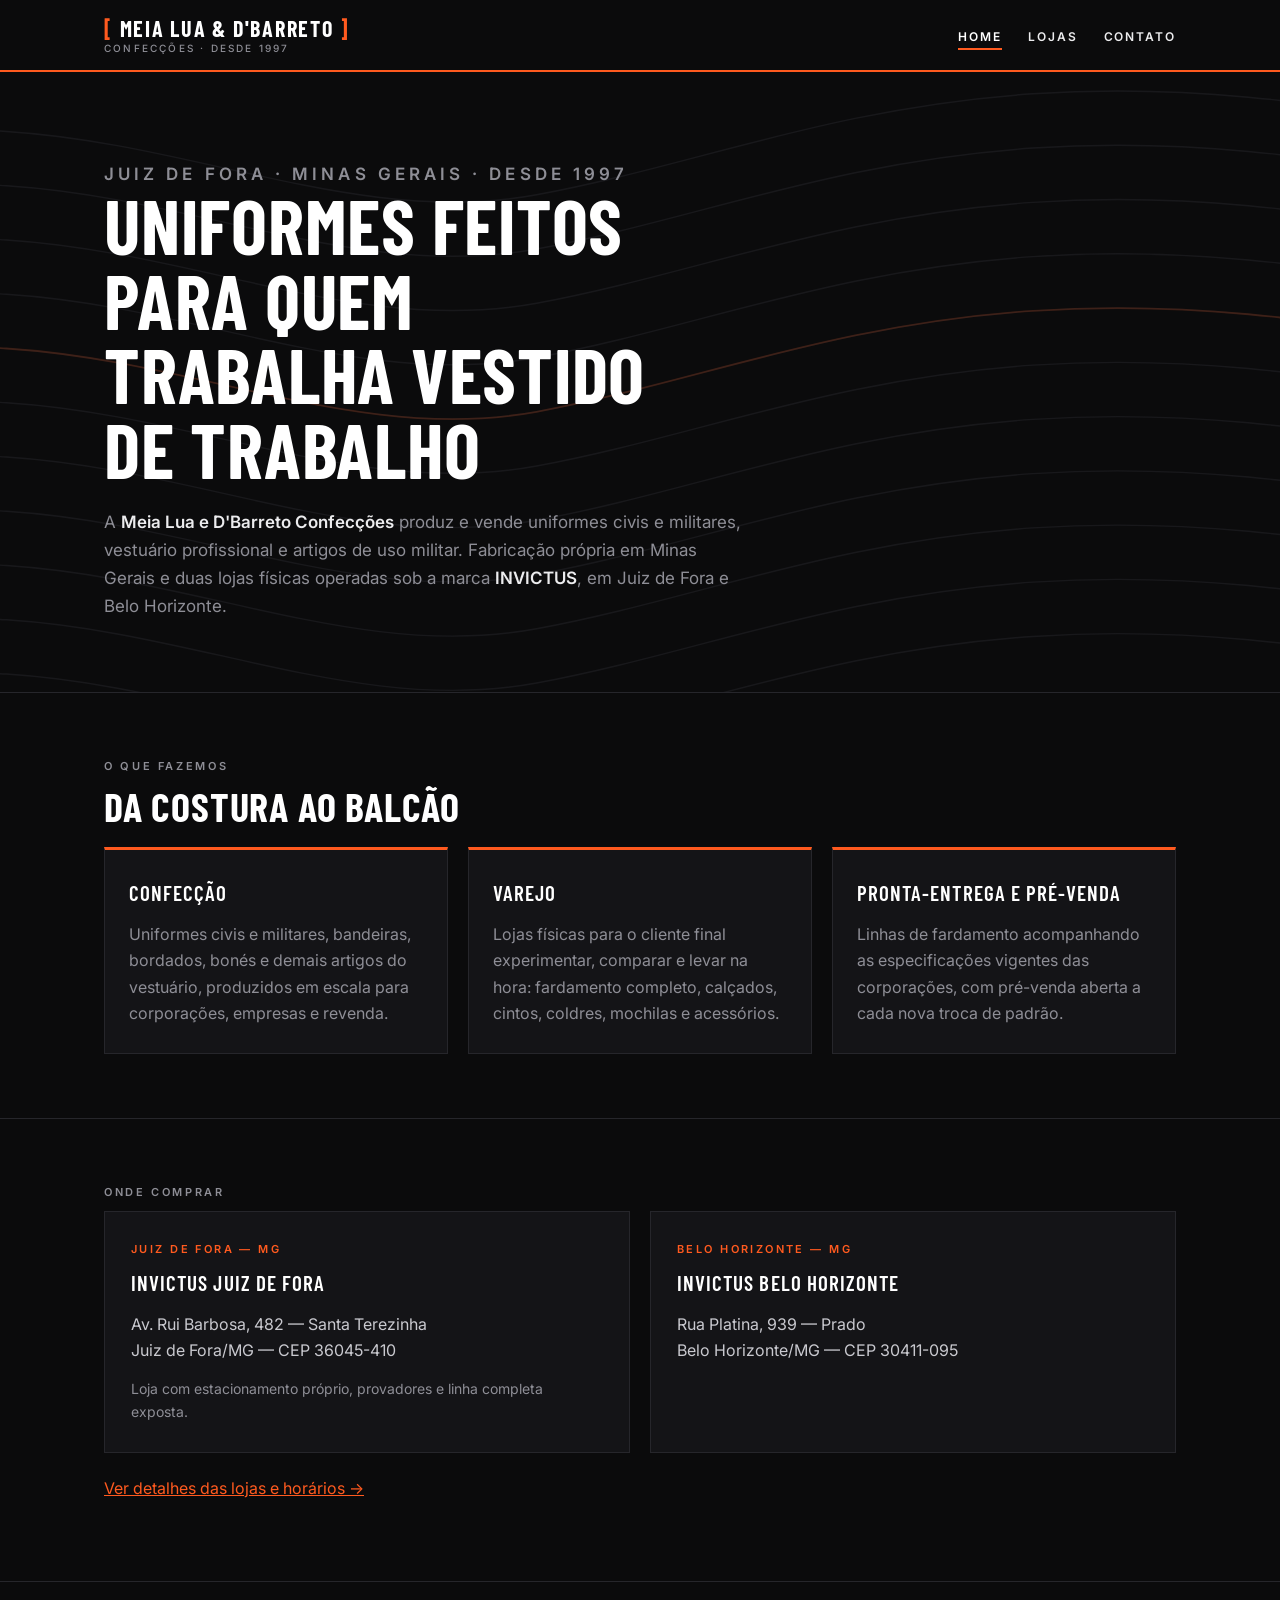
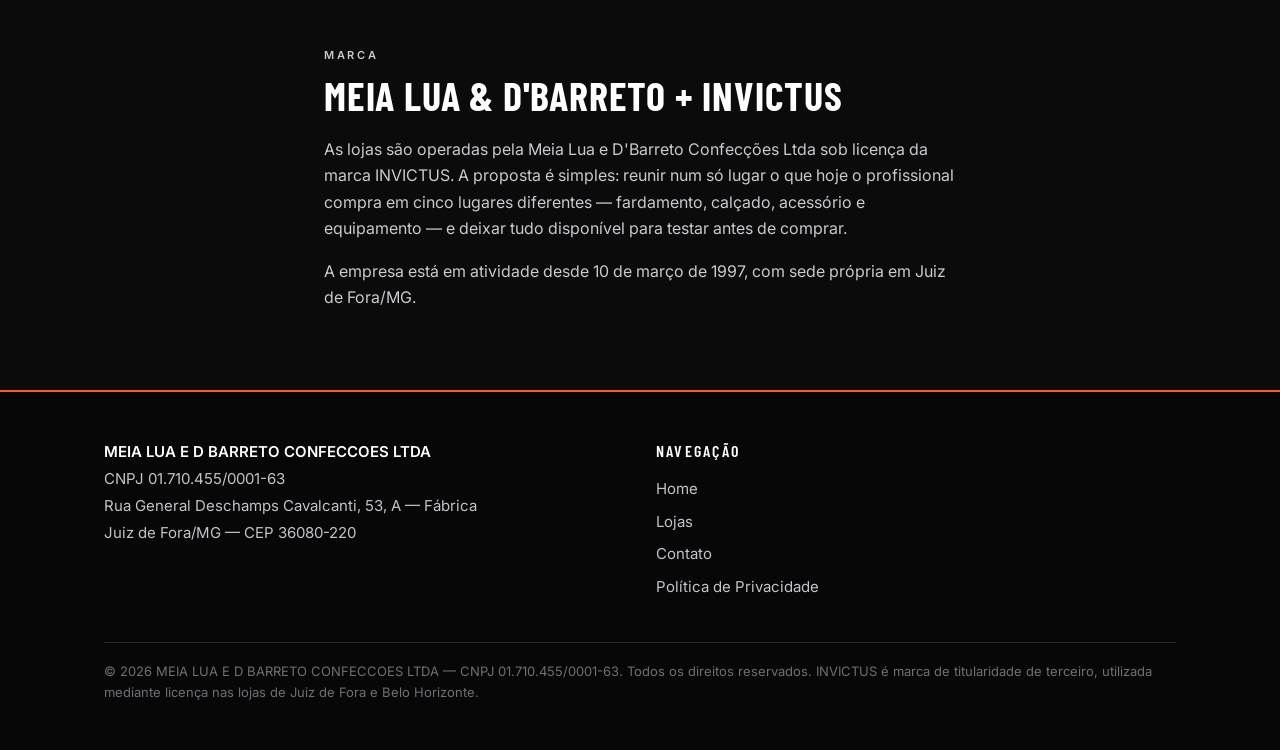
==== index.html @ 5c90e652 "Subindo projeto" ====
<!DOCTYPE html>
<html lang="pt-BR">
<head>
<meta charset="UTF-8">
<meta name="viewport" content="width=device-width, initial-scale=1">
<title>Meia Lua e D'Barreto Confecções — Uniformes civis e militares | Juiz de Fora/MG</title>
<meta name="description" content="Meia Lua e D'Barreto Confecções Ltda, CNPJ 01.710.455/0001-63. Confecção e comércio varejista de uniformes civis e militares desde 1997, em Juiz de Fora/MG e Belo Horizonte/MG.">

<!-- ======================================================================
     VERIFICAÇÃO DE DOMÍNIO DA META
     Quando gerar a meta tag no Gerenciador de Negócios, cole-a aqui dentro
     do <head> desta página inicial e publique. Exemplo:
     <meta name="facebook-domain-verification" content="SEU_CODIGO_AQUI">
     ====================================================================== -->

<link rel="preconnect" href="https://fonts.googleapis.com">
<link rel="preconnect" href="https://fonts.gstatic.com" crossorigin>
<link href="https://fonts.googleapis.com/css2?family=Barlow+Condensed:wght@600;700&family=Inter:wght@400;500;600&display=swap" rel="stylesheet">
<link rel="stylesheet" href="assets/style.css">
</head>
<body>

<header class="topo">
  <div class="container">
    <a class="marca" href="index.html">
      <span class="chave">[</span> Meia Lua &amp; D'Barreto <span class="chave">]</span>
      <small>Confecções · desde 1997</small>
    </a>
    <nav aria-label="Menu principal">
      <ul class="menu">
        <li><a class="ativo" href="index.html">Home</a></li>
        <!-- <li><a href="sobre.html">Sobre</a></li> -->
        <li><a href="lojas.html">Lojas</a></li>
        <li><a href="contato.html">Contato</a></li>
      </ul>
    </nav>
  </div>
</header>

<main>

  <section class="capa">
    <svg class="relevo" viewBox="0 0 1200 480" preserveAspectRatio="xMidYMid slice" aria-hidden="true" focusable="false">
      <defs>
        <path id="curva" d="M-80,70 C160,-10 330,130 520,95 C720,58 880,-40 1280,55" />
      </defs>
      <g fill="none" stroke="#26262b" stroke-width="1.1">
        <use href="#curva" y="0"></use>
        <use href="#curva" y="42"></use>
        <use href="#curva" y="84"></use>
        <use href="#curva" y="126"></use>
        <use href="#curva" y="168"></use>
        <use href="#curva" y="210"></use>
        <use href="#curva" y="252"></use>
        <use href="#curva" y="294"></use>
        <use href="#curva" y="336"></use>
        <use href="#curva" y="378"></use>
        <use href="#curva" y="420"></use>
      </g>
      <g fill="none" stroke="#ff5a1f" stroke-width="1.4" opacity="0.35">
        <use href="#curva" y="168"></use>
      </g>
    </svg>

    <div class="container">
      <p class="etiqueta">Juiz de Fora · Minas Gerais · desde 1997</p>
      <h1>Uniformes feitos para quem trabalha vestido de trabalho</h1>
      <p>A <strong>Meia Lua e D'Barreto Confecções</strong> produz e vende uniformes civis e militares, vestuário profissional e artigos de uso militar. Fabricação própria em Minas Gerais e duas lojas físicas operadas sob a marca <strong>INVICTUS</strong>, em Juiz de Fora e Belo Horizonte.</p>
    </div>
  </section>

  <section>
    <div class="container">
      <p class="rotulo">O que fazemos</p>
      <h2>Da costura ao balcão</h2>
      <div class="grade">
        <div class="bloco">
          <h3>Confecção</h3>
          <p>Uniformes civis e militares, bandeiras, bordados, bonés e demais artigos do vestuário, produzidos em escala para corporações, empresas e revenda.</p>
        </div>
        <div class="bloco">
          <h3>Varejo</h3>
          <p>Lojas físicas para o cliente final experimentar, comparar e levar na hora: fardamento completo, calçados, cintos, coldres, mochilas e acessórios.</p>
        </div>
        <div class="bloco">
          <h3>Pronta-entrega e pré-venda</h3>
          <p>Linhas de fardamento acompanhando as especificações vigentes das corporações, com pré-venda aberta a cada nova troca de padrão.</p>
        </div>
      </div>
    </div>
  </section>

  <section>
    <div class="container">
      <p class="rotulo">Onde comprar</p>
      <!-- <h2>Duas lojas, dois estados de espírito iguais</h2> -->
      <div class="grade">
        <div class="loja">
          <p class="cidade">Juiz de Fora — MG</p>
          <h3>Invictus Juiz de Fora</h3>
          <address>
            Av. Rui Barbosa, 482 — Santa Terezinha<br>
            Juiz de Fora/MG — CEP 36045-410
          </address>
          <p class="detalhe">Loja com estacionamento próprio, provadores e linha completa exposta.</p>
        </div>
        <div class="loja">
          <p class="cidade">Belo Horizonte — MG</p>
          <h3>Invictus Belo Horizonte</h3>
          <address>
            Rua Platina, 939 — Prado<br>
            Belo Horizonte/MG — CEP 30411-095
          </address>
          <!-- <p class="detalhe">Filial inscrita no CNPJ 01.710.455/0004-06.</p> -->
        </div>
      </div>
      <p style="margin-top:22px"><a href="lojas.html">Ver detalhes das lojas e horários →</a></p>
    </div>
  </section>

  <section>
    <div class="container texto">
      <p class="rotulo">Marca</p>
      <h2>Meia Lua &amp; D'Barreto + Invictus</h2>
      <p>As lojas são operadas pela Meia Lua e D'Barreto Confecções Ltda sob licença da marca INVICTUS. A proposta é simples: reunir num só lugar o que hoje o profissional compra em cinco lugares diferentes — fardamento, calçado, acessório e equipamento — e deixar tudo disponível para testar antes de comprar.</p>
      <p>A empresa está em atividade desde 10 de março de 1997, com sede própria em Juiz de Fora/MG.</p>
    </div>
  </section>

</main>

<footer class="rodape">
  <div class="container">
    <div class="colunas">

      <div>
        <address>
          <span class="razao-social">MEIA LUA E D BARRETO CONFECCOES LTDA</span>
          CNPJ 01.710.455/0001-63<br>
          Rua General Deschamps Cavalcanti, 53, A — Fábrica<br>
          Juiz de Fora/MG — CEP 36080-220
        </address>
      </div>

      <div>
        <h4>Navegação</h4>
        <ul>
          <li><a href="index.html">Home</a></li>
          <li><a href="lojas.html">Lojas</a></li>
          <li><a href="contato.html">Contato</a></li>
          <li><a href="privacidade.html">Política de Privacidade</a></li>
        </ul>
      </div>

    </div>
    <p class="assinatura">© 2026 MEIA LUA E D BARRETO CONFECCOES LTDA — CNPJ 01.710.455/0001-63. Todos os direitos reservados. INVICTUS é marca de titularidade de terceiro, utilizada mediante licença nas lojas de Juiz de Fora e Belo Horizonte.</p>
  </div>
</footer>

</body>
</html>
---- assets/style.css ----
/* =========================================================
   Meia Lua & D'Barreto Confecções — folha de estilo única
   Paleta: preto tático + laranja Invictus
   ========================================================= */

:root {
  --preto: #0b0b0c;
  --grafite: #141417;
  --linha: #26262b;
  --laranja: #ff5a1f;
  --claro: #ececee;
  --apagado: #8e8e96;
  --branco: #ffffff;

  --display: "Barlow Condensed", "Arial Narrow", Impact, sans-serif;
  --corpo: "Inter", -apple-system, BlinkMacSystemFont, "Segoe UI", Roboto, Arial, sans-serif;

  --largura: 1120px;
}

* { box-sizing: border-box; }

html { scroll-behavior: smooth; }

body {
  margin: 0;
  background: var(--preto);
  color: var(--claro);
  font-family: var(--corpo);
  font-size: 16px;
  line-height: 1.65;
  -webkit-font-smoothing: antialiased;
}

.container {
  width: 100%;
  max-width: var(--largura);
  margin: 0 auto;
  padding: 0 24px;
}

a { color: var(--laranja); }

img { max-width: 100%; display: block; }

/* ---------- Cabeçalho ---------- */

.topo {
  background: var(--preto);
  border-bottom: 2px solid var(--laranja);
  position: sticky;
  top: 0;
  z-index: 20;
}

.topo .container {
  display: flex;
  flex-wrap: wrap;
  align-items: center;
  justify-content: space-between;
  gap: 12px;
  padding-top: 16px;
  padding-bottom: 16px;
}

.marca {
  font-family: var(--display);
  font-weight: 700;
  font-size: 22px;
  letter-spacing: 0.08em;
  text-transform: uppercase;
  color: var(--branco);
  text-decoration: none;
  line-height: 1.1;
}

.marca .chave { color: var(--laranja); }

.marca small {
  display: block;
  font-family: var(--corpo);
  font-size: 10px;
  font-weight: 500;
  letter-spacing: 0.22em;
  color: var(--apagado);
  text-transform: uppercase;
  margin-top: 3px;
}

.menu {
  display: flex;
  flex-wrap: wrap;
  gap: 26px;
  margin: 0;
  padding: 0;
  list-style: none;
}

.menu a {
  font-size: 12px;
  font-weight: 600;
  letter-spacing: 0.16em;
  text-transform: uppercase;
  color: var(--claro);
  text-decoration: none;
  padding: 4px 0;
  border-bottom: 2px solid transparent;
}

.menu a:hover,
.menu a:focus-visible { color: var(--laranja); }

.menu a.ativo {
  color: var(--branco);
  border-bottom-color: var(--laranja);
}

/* ---------- Faixa de destaque ---------- */

.capa {
  position: relative;
  overflow: hidden;
  background: var(--preto);
  border-bottom: 1px solid var(--linha);
  padding: 88px 0 72px;
}

.capa .relevo {
  position: absolute;
  inset: 0;
  width: 100%;
  height: 100%;
  opacity: 0.5;
  pointer-events: none;
}

.capa .container { position: relative; z-index: 2; }

.etiqueta {
  display: inline-block;
  font-size: 11px;
  font-weight: 600;
  letter-spacing: 0.24em;
  text-transform: uppercase;
  color: var(--laranja);
  margin: 0 0 18px;
}

.capa h1 {
  font-family: var(--display);
  font-weight: 700;
  text-transform: uppercase;
  letter-spacing: 0.01em;
  font-size: clamp(38px, 7vw, 76px);
  line-height: 0.98;
  margin: 0 0 22px;
  max-width: 16ch;
  color: var(--branco);
}

.capa p {
  max-width: 58ch;
  font-size: 17px;
  color: var(--apagado);
  margin: 0;
}

.capa p strong { color: var(--claro); font-weight: 600; }

/* ---------- Seções ---------- */

main section {
  padding: 64px 0;
  border-bottom: 1px solid var(--linha);
}

main section:last-of-type { border-bottom: none; }

.rotulo {
  font-size: 11px;
  font-weight: 600;
  letter-spacing: 0.24em;
  text-transform: uppercase;
  color: var(--apagado);
  margin: 0 0 10px;
}

h2 {
  font-family: var(--display);
  font-weight: 700;
  text-transform: uppercase;
  letter-spacing: 0.02em;
  font-size: clamp(26px, 3.6vw, 40px);
  line-height: 1.05;
  margin: 0 0 20px;
  color: var(--branco);
}

h3 {
  font-family: var(--display);
  font-weight: 600;
  text-transform: uppercase;
  letter-spacing: 0.05em;
  font-size: 21px;
  margin: 0 0 10px;
  color: var(--branco);
}

p { margin: 0 0 16px; }

.texto { max-width: 68ch; }

.texto p { color: #c9c9cf; }

/* ---------- Grade de blocos ---------- */

.grade {
  display: grid;
  grid-template-columns: repeat(auto-fit, minmax(260px, 1fr));
  gap: 20px;
}

.bloco {
  background: var(--grafite);
  border: 1px solid var(--linha);
  border-top: 3px solid var(--laranja);
  padding: 26px 24px;
}

.bloco p { color: var(--apagado); margin-bottom: 0; }

.bloco ul {
  margin: 0;
  padding-left: 18px;
  color: var(--apagado);
}

.bloco li { margin-bottom: 6px; }

/* ---------- Lojas ---------- */

.loja {
  background: var(--grafite);
  border: 1px solid var(--linha);
  padding: 28px 26px;
}

.loja .cidade {
  font-size: 11px;
  font-weight: 600;
  letter-spacing: 0.22em;
  text-transform: uppercase;
  color: var(--laranja);
  margin: 0 0 8px;
}

.loja address {
  font-style: normal;
  color: #c9c9cf;
  margin-bottom: 14px;
}

.loja .detalhe {
  font-size: 14px;
  color: var(--apagado);
  margin: 0;
}

.zap {
  display: inline-flex;
  align-items: center;
  gap: 8px;
  color: var(--claro);
  text-decoration: none;
  font-weight: 500;
  transition: color 0.15s ease;
}

.zap:hover {
  color: var(--laranja);
}

.zap svg {
  width: 20px;
  height: 20px;
  flex: 0 0 auto;
  fill: #25d366;
}

/* ---------- Dados de contato ---------- */

.dados {
  background: var(--grafite);
  border: 1px solid var(--linha);
  border-left: 3px solid var(--laranja);
  padding: 26px 24px;
  font-style: normal;
  line-height: 1.9;
}

.dados .razao {
  font-family: var(--display);
  font-size: 22px;
  font-weight: 700;
  letter-spacing: 0.04em;
  text-transform: uppercase;
  color: var(--branco);
  display: block;
  margin-bottom: 4px;
}

.dados span.rotulo-linha {
  color: var(--apagado);
  font-size: 13px;
  letter-spacing: 0.1em;
  text-transform: uppercase;
  display: inline-block;
  min-width: 92px;
}

/* ---------- Formulário de contato ---------- */

.formulario {
  background: var(--grafite);
  border: 1px solid var(--linha);
  border-top: 3px solid var(--laranja);
  padding: 34px 30px;
  max-width: 720px;
}

.formulario .linha {
  display: grid;
  grid-template-columns: repeat(auto-fit, minmax(240px, 1fr));
  gap: 20px;
}

.campo {
  display: flex;
  flex-direction: column;
  margin-bottom: 20px;
}

.campo label {
  font-size: 11px;
  font-weight: 600;
  letter-spacing: 0.18em;
  text-transform: uppercase;
  color: var(--apagado);
  margin-bottom: 8px;
}

.campo label .obrigatorio {
  color: var(--laranja);
  margin-left: 2px;
}

.campo input,
.campo select,
.campo textarea {
  font-family: var(--corpo);
  font-size: 16px;
  color: var(--claro);
  background: var(--preto);
  border: 1px solid var(--linha);
  border-radius: 0;
  padding: 12px 14px;
  width: 100%;
  transition: border-color 0.15s ease;
  -webkit-appearance: none;
  appearance: none;
}

.campo select {
  background-image: url("data:image/svg+xml,%3Csvg xmlns='http://www.w3.org/2000/svg' viewBox='0 0 12 8'%3E%3Cpath fill='%238e8e96' d='M0 0h12L6 8z'/%3E%3C/svg%3E");
  background-repeat: no-repeat;
  background-position: right 14px center;
  background-size: 12px;
  padding-right: 38px;
}

.campo textarea {
  min-height: 150px;
  resize: vertical;
  line-height: 1.6;
}

.campo input::placeholder,
.campo textarea::placeholder {
  color: #5d5d66;
}

.campo input:focus,
.campo select:focus,
.campo textarea:focus {
  outline: none;
  border-color: var(--laranja);
}

.consentimento {
  display: flex;
  align-items: flex-start;
  gap: 10px;
  font-size: 14px;
  color: var(--apagado);
  margin-bottom: 24px;
}

.consentimento input,
.consentimento label {
  cursor: pointer;
}

.consentimento input {
  width: 17px;
  height: 17px;
  flex: 0 0 auto;
  margin-top: 3px;
  accent-color: var(--laranja);
}

.botao {
  font-family: var(--display);
  font-size: 17px;
  font-weight: 700;
  letter-spacing: 0.14em;
  text-transform: uppercase;
  color: var(--preto);
  background: var(--laranja);
  border: 1px solid var(--laranja);
  padding: 14px 34px;
  cursor: pointer;
  transition: background 0.15s ease, color 0.15s ease;
}

.botao:hover {
  background: transparent;
  color: var(--laranja);
}

.aviso-form {
  font-size: 13px;
  color: var(--apagado);
  margin: 16px 0 0;
}

/* ---------- Rodapé ---------- */

.rodape {
  background: #070708;
  border-top: 2px solid var(--laranja);
  padding: 46px 0 30px;
  font-size: 15px;
}

.rodape .colunas {
  display: grid;
  grid-template-columns: repeat(auto-fit, minmax(240px, 1fr));
  gap: 32px;
}

.rodape h4 {
  font-family: var(--display);
  font-size: 16px;
  font-weight: 600;
  letter-spacing: 0.14em;
  text-transform: uppercase;
  color: var(--branco);
  margin: 0 0 12px;
}

.rodape address {
  font-style: normal;
  color: #c3c3ca;
  line-height: 1.8;
}

.rodape .razao-social {
  color: var(--branco);
  font-weight: 600;
  display: block;
}

.rodape ul {
  list-style: none;
  margin: 0;
  padding: 0;
}

.rodape li { margin-bottom: 8px; }

.rodape a { color: #c3c3ca; text-decoration: none; }

.rodape a:hover,
.rodape a:focus-visible { color: var(--laranja); }

.rodape .assinatura {
  margin-top: 34px;
  padding-top: 18px;
  border-top: 1px solid var(--linha);
  font-size: 13px;
  color: #6f6f77;
}

/* ---------- Acessibilidade e responsivo ---------- */

a:focus-visible,
button:focus-visible {
  outline: 2px solid var(--laranja);
  outline-offset: 3px;
}

@media (max-width: 640px) {
  .topo .container { align-items: flex-start; }
  .menu { gap: 18px; }
  .capa { padding: 56px 0 48px; }
  main section { padding: 48px 0; }
}

@media (prefers-reduced-motion: reduce) {
  html { scroll-behavior: auto; }
  * { transition: none !important; animation: none !important; }
}
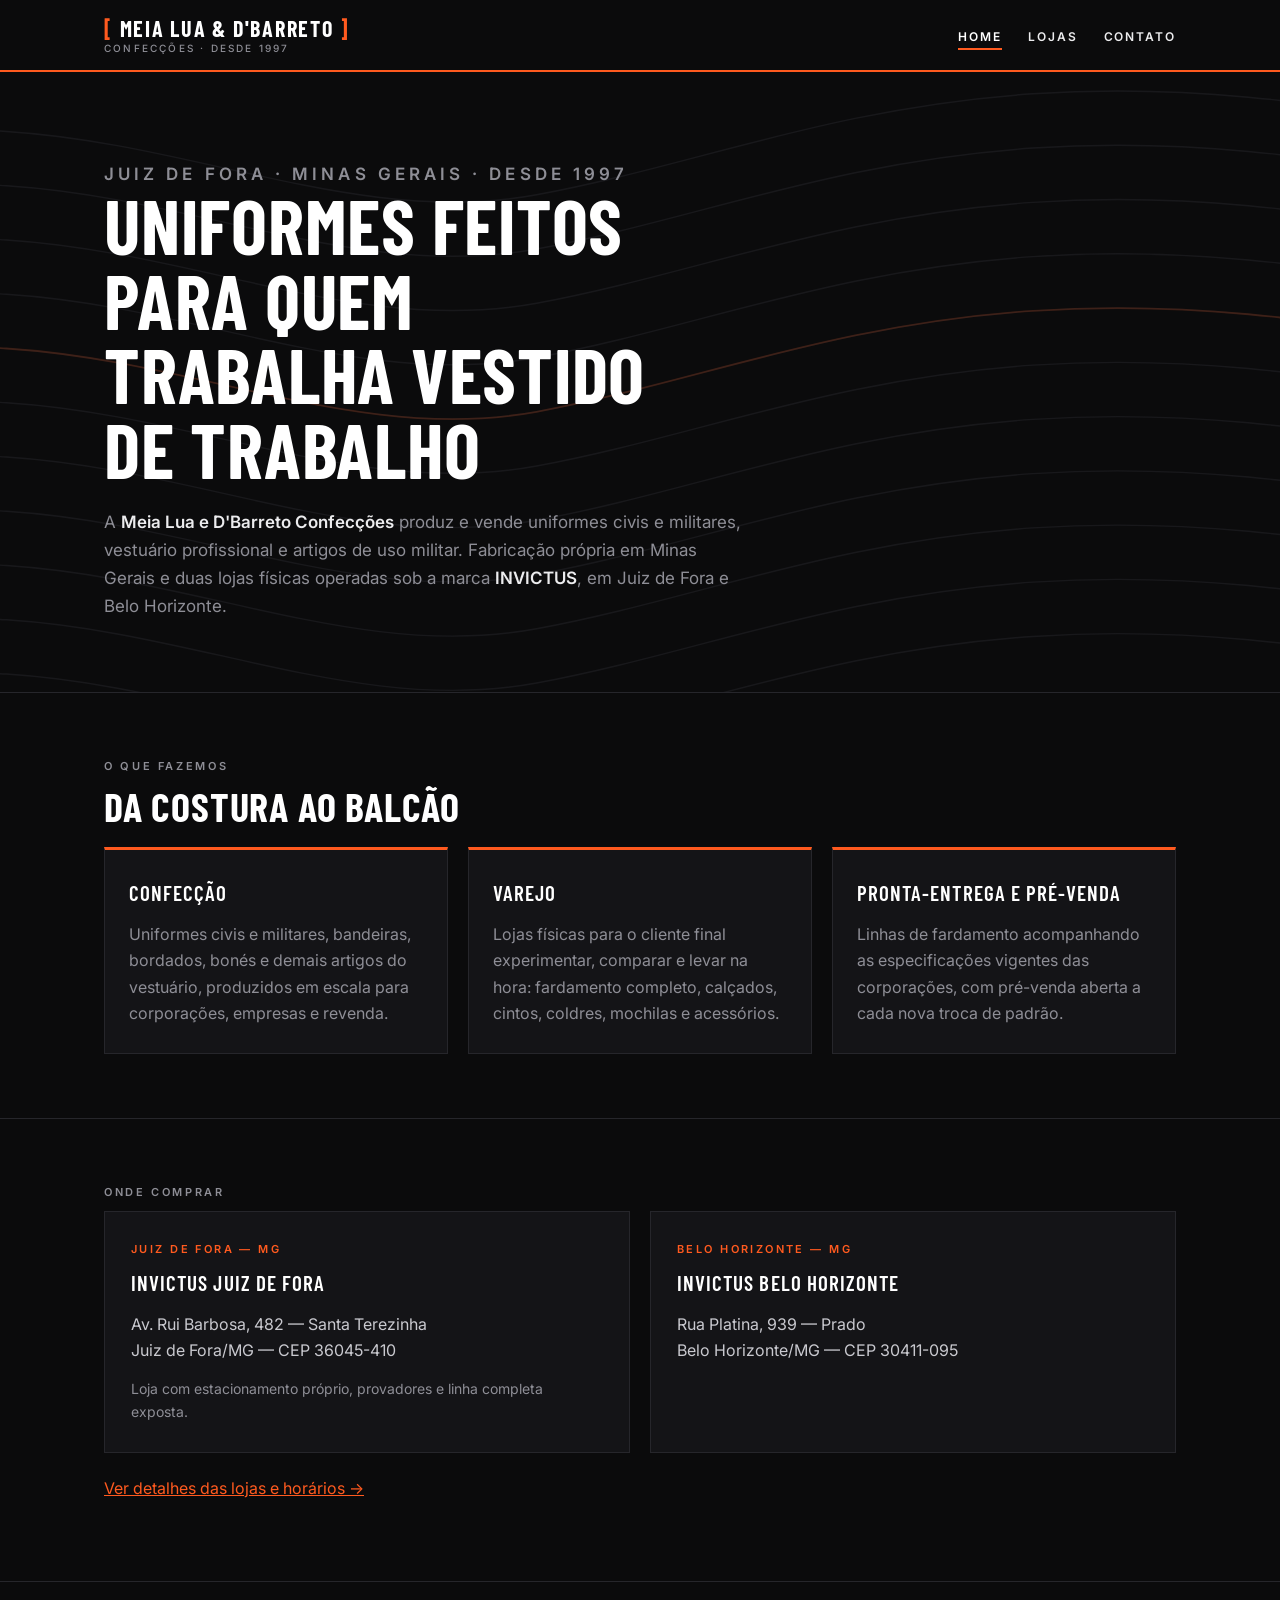
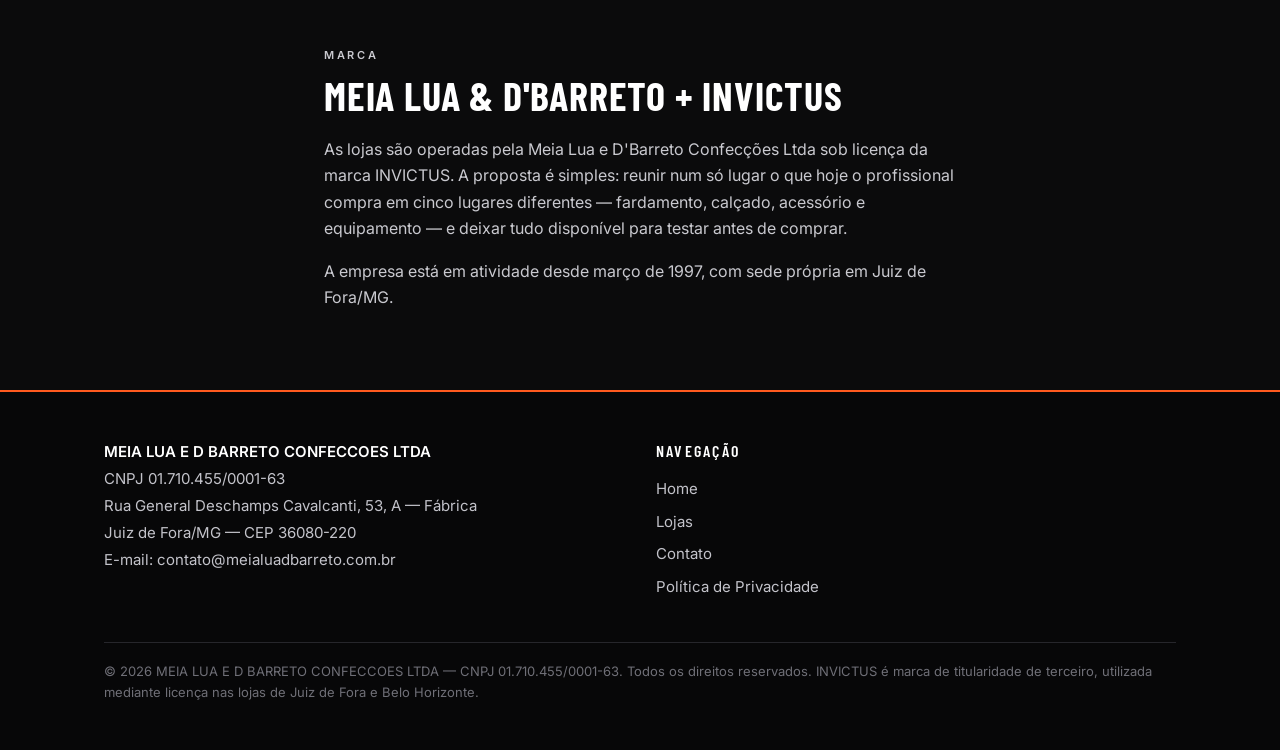
==== commit b17be08c: "Ajustes finos para a meta" ====
--- a/index.html
+++ b/index.html
@@ -123,7 +123,7 @@
       <p class="rotulo">Marca</p>
       <h2>Meia Lua &amp; D'Barreto + Invictus</h2>
       <p>As lojas são operadas pela Meia Lua e D'Barreto Confecções Ltda sob licença da marca INVICTUS. A proposta é simples: reunir num só lugar o que hoje o profissional compra em cinco lugares diferentes — fardamento, calçado, acessório e equipamento — e deixar tudo disponível para testar antes de comprar.</p>
-      <p>A empresa está em atividade desde 10 de março de 1997, com sede própria em Juiz de Fora/MG.</p>
+      <p>A empresa está em atividade desde março de 1997, com sede própria em Juiz de Fora/MG.</p>
     </div>
   </section>
 
@@ -138,7 +138,8 @@
           <span class="razao-social">MEIA LUA E D BARRETO CONFECCOES LTDA</span>
           CNPJ 01.710.455/0001-63<br>
           Rua General Deschamps Cavalcanti, 53, A — Fábrica<br>
-          Juiz de Fora/MG — CEP 36080-220
+          Juiz de Fora/MG — CEP 36080-220<br>
+          E-mail: <a href="mailto:contato@meialuadbarreto.com.br">contato@meialuadbarreto.com.br</a>
         </address>
       </div>
 
--- a/assets/style.css
+++ b/assets/style.css
@@ -319,6 +319,12 @@
 }
 
 /* ---------- Formulário de contato ---------- */
+
+.canal-email {
+  color: #c9c9cf;
+  max-width: 68ch;
+  margin: -6px 0 24px;
+}
 
 .formulario {
   background: var(--grafite);
